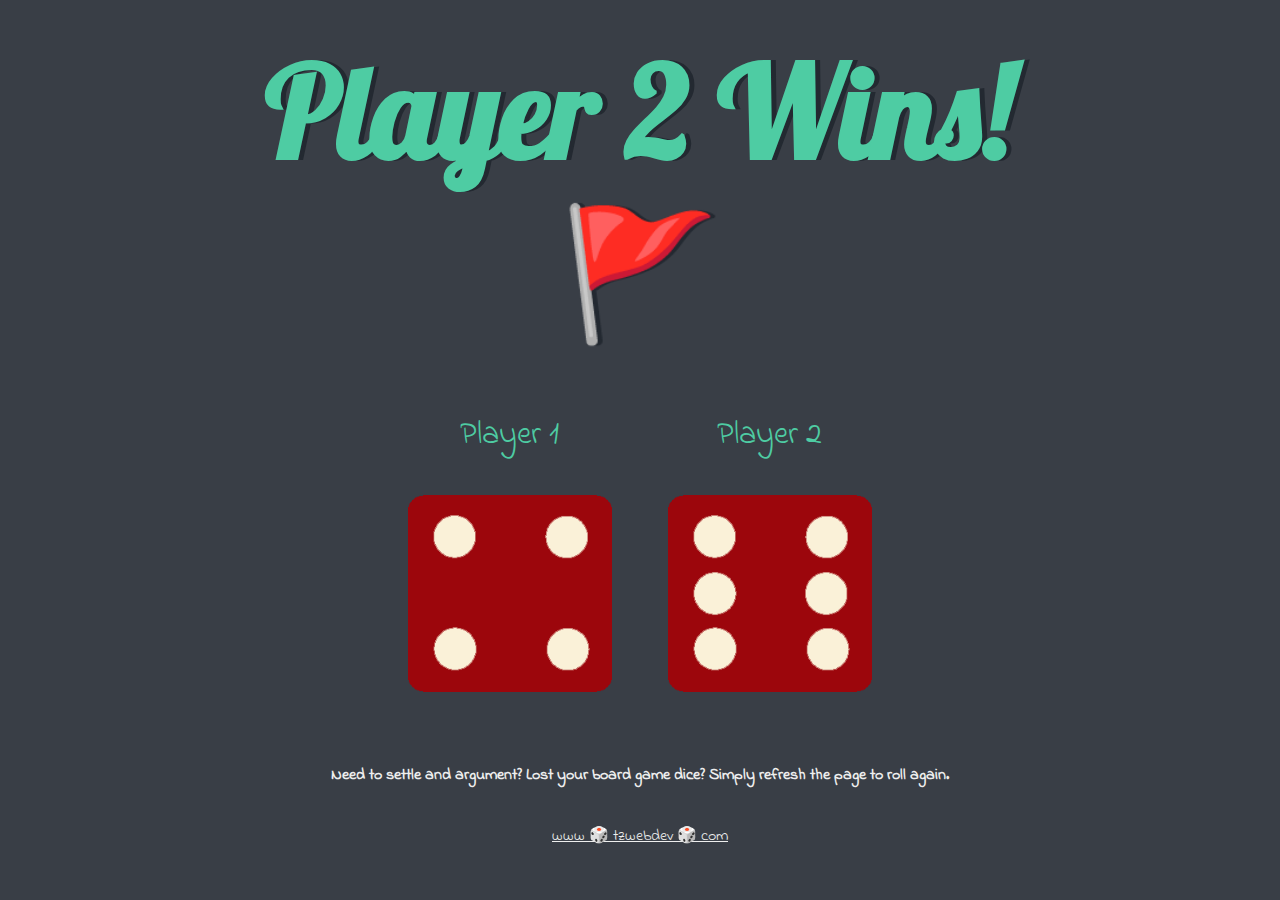
==== index.html @ 7c61e148 "change file names" ====
<!DOCTYPE html>
<html lang="en" dir="ltr">
  <head>
    <meta charset="utf-8">
    <title>Dice</title>
    <link rel="stylesheet" href="styles.css">
    <link href="https://fonts.googleapis.com/css?family=Indie+Flower|Lobster" rel="stylesheet">

  </head>
  <body>

    <div class="container">
      <h1>Refresh Me</h1>

      <div class="dice">
        <p>Player 1</p>
        <img class="img1" src="images/dice6.png">
      </div>

      <div class="dice">
        <p>Player 2</p>
        <img class="img2" src="images/dice6.png">
      </div>
    </div>
    <h6>Need to settle and argument? Lost your board game dice? Simply refresh the page to roll again.</h6>


  <!-- Link to External Javascript File -->
  <script src="index.js" charset="utf-8"></script>

  </body>

  <footer>
    <a href="www.tzwebdev.com">www 🎲 tzwebdev 🎲 com</a>
  </footer>
</html>
---- styles.css ----
.container {
  width: 70%;
  margin: auto;
  text-align: center;
}

.dice {
  text-align: center;
  display: inline-block;

}

body {
  background-color: #393E46;
}

h1 {
  margin: 30px;
  font-family: 'Lobster', cursive;
  text-shadow: 5px 0 #232931;
  font-size: 8rem;
  color: #4ECCA3;
}

h6 {
  margin-top: 5%;
  color: #EEEEEE;
  text-align: center;
  font-family: 'Indie Flower', cursive;
  font-size: 1rem;
}

p {
  font-size: 2rem;
  color: #4ECCA3;
  font-family: 'Indie Flower', cursive;
}

img {
  width: 80%;
}

footer {
  text-align: center;
}
footer a {
  color: #EEEEEE;
  font-family: 'Indie Flower', cursive;
  text-decoration: underline;
}
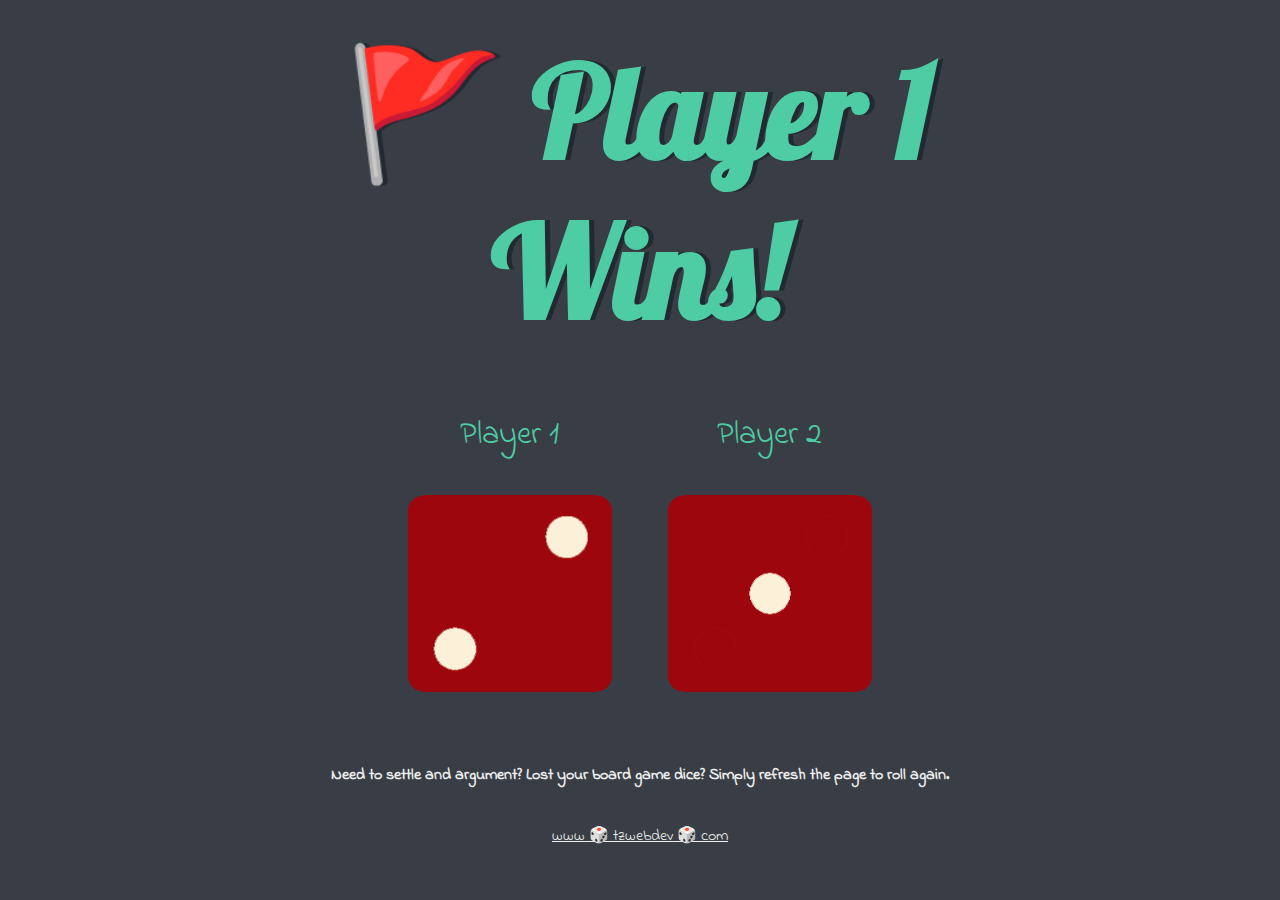
==== commit f6778eaa: "change link" ====
--- a/index.html
+++ b/index.html
@@ -31,6 +31,6 @@
   </body>
 
   <footer>
-    <a href="www.tzwebdev.com">www 🎲 tzwebdev 🎲 com</a>
+    <a href="http://www.tzwebdev.com">www 🎲 tzwebdev 🎲 com</a>
   </footer>
 </html>
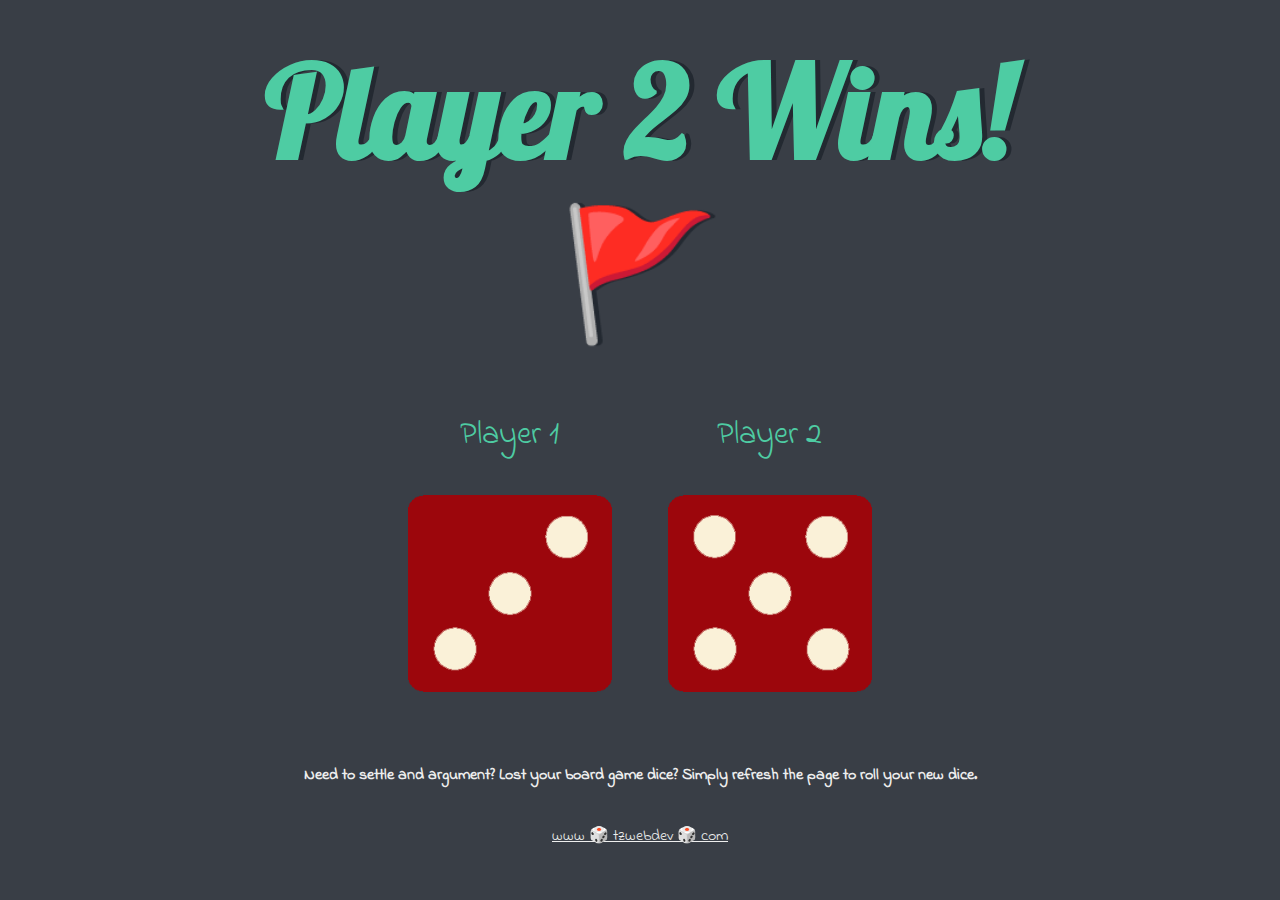
==== commit 15cd3ac9: "change wording" ====
--- a/index.html
+++ b/index.html
@@ -22,7 +22,7 @@
         <img class="img2" src="images/dice6.png">
       </div>
     </div>
-    <h6>Need to settle and argument? Lost your board game dice? Simply refresh the page to roll again.</h6>
+    <h6>Need to settle and argument? Lost your board game dice? Simply refresh the page to roll your new dice.</h6>
 
 
   <!-- Link to External Javascript File -->
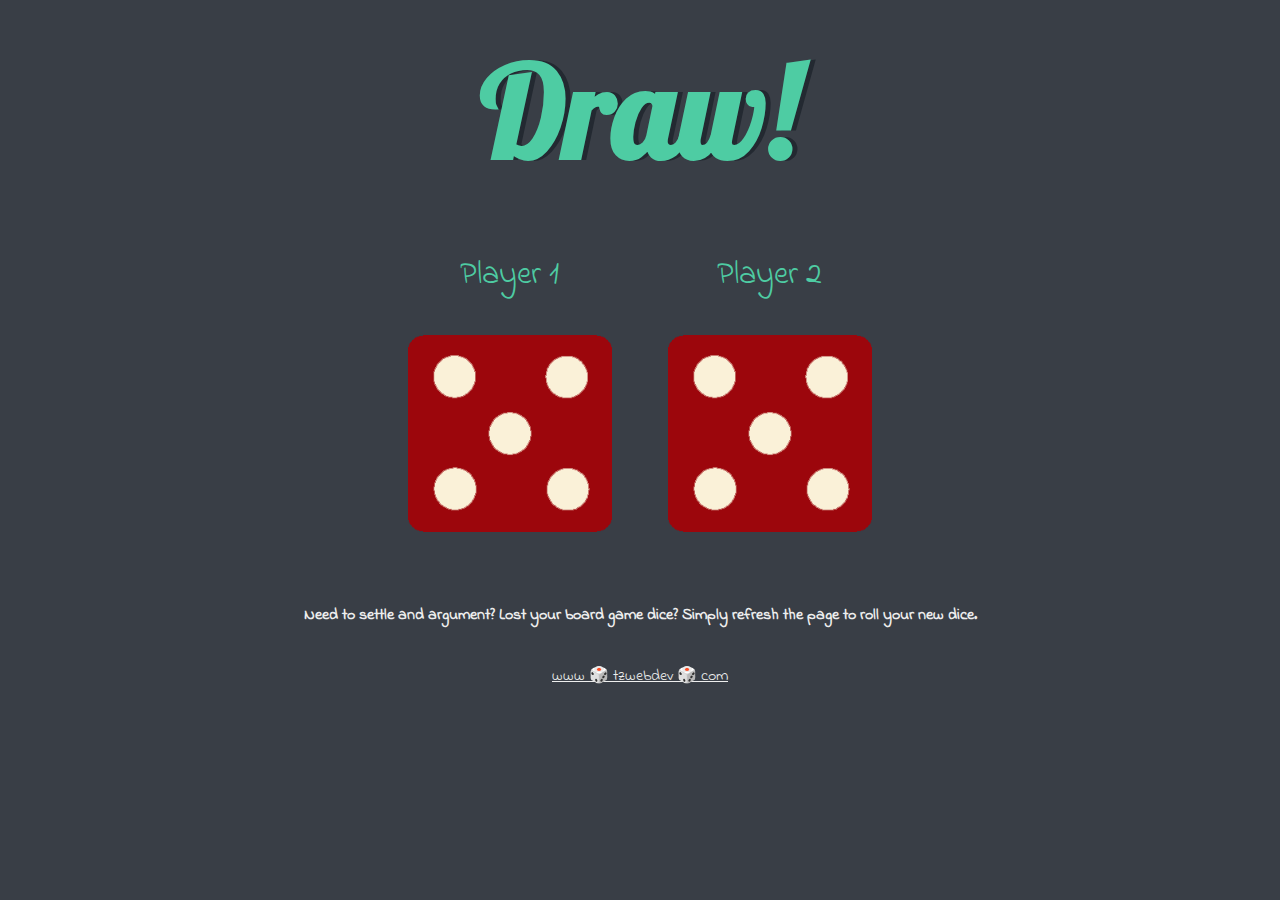
==== commit 57e46a38: "change js reference to match file name" ====
--- a/index.html
+++ b/index.html
@@ -26,7 +26,7 @@
 
 
   <!-- Link to External Javascript File -->
-  <script src="index.js" charset="utf-8"></script>
+  <script src="dice.js" charset="utf-8"></script>
 
   </body>
 
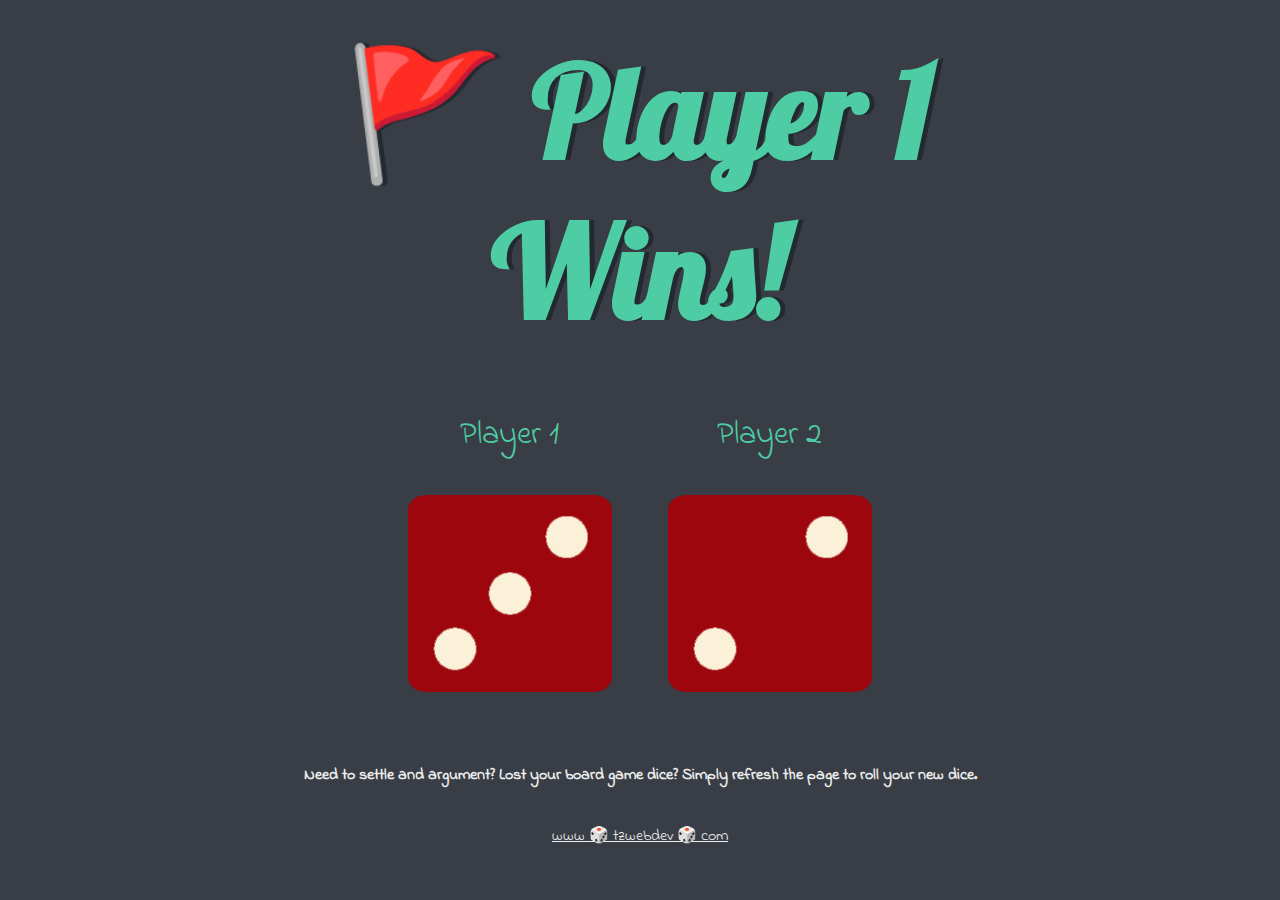
==== commit 04b16963: "fix link to https" ====
--- a/index.html
+++ b/index.html
@@ -31,6 +31,6 @@
   </body>
 
   <footer>
-    <a href="http://www.tzwebdev.com">www 🎲 tzwebdev 🎲 com</a>
+    <a href="https://www.tzwebdev.com">www 🎲 tzwebdev 🎲 com</a>
   </footer>
 </html>
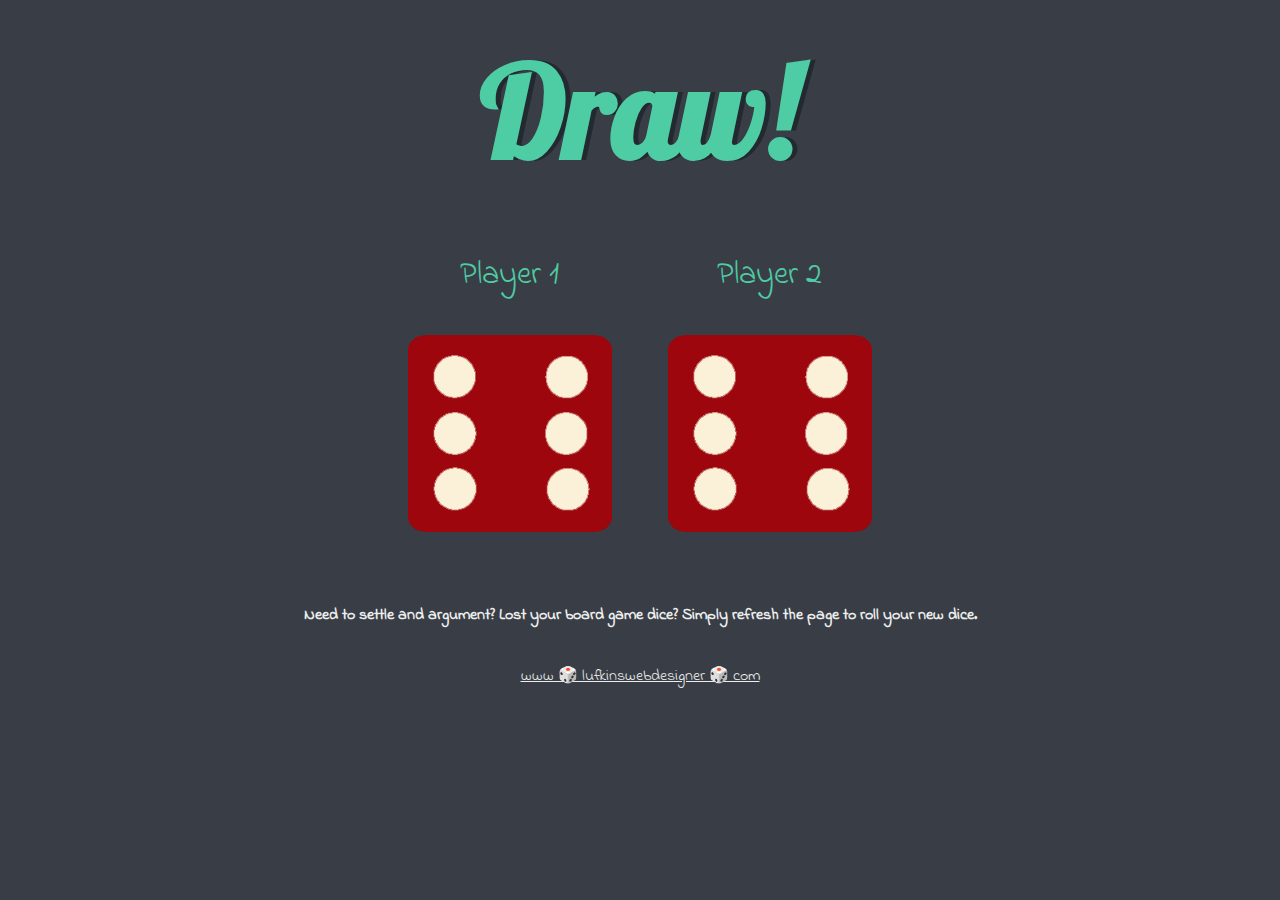
==== commit f44d0722: "change link" ====
--- a/index.html
+++ b/index.html
@@ -31,6 +31,6 @@
   </body>
 
   <footer>
-    <a href="https://www.tzwebdev.com">www 🎲 tzwebdev 🎲 com</a>
+    <a href="https://www.lufkinswebdesigner.com">www 🎲 lufkinswebdesigner 🎲 com</a>
   </footer>
 </html>
